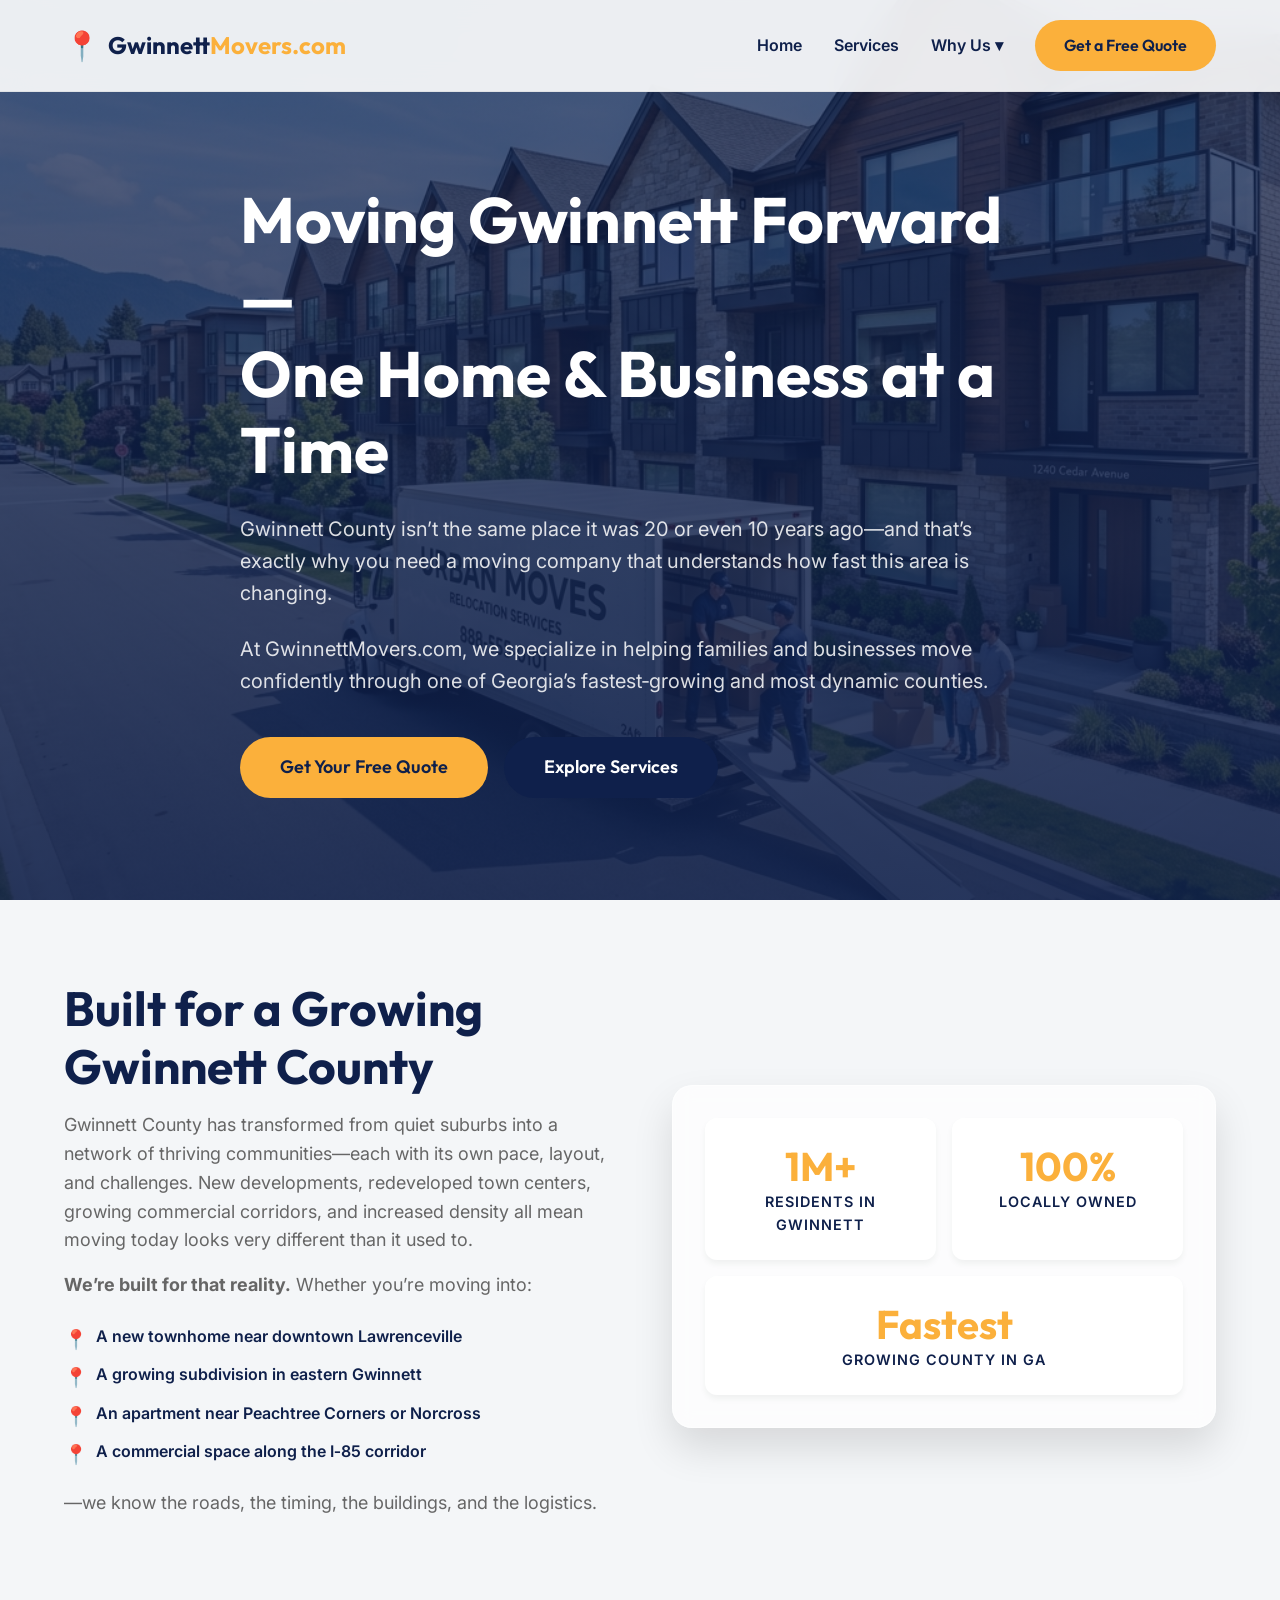
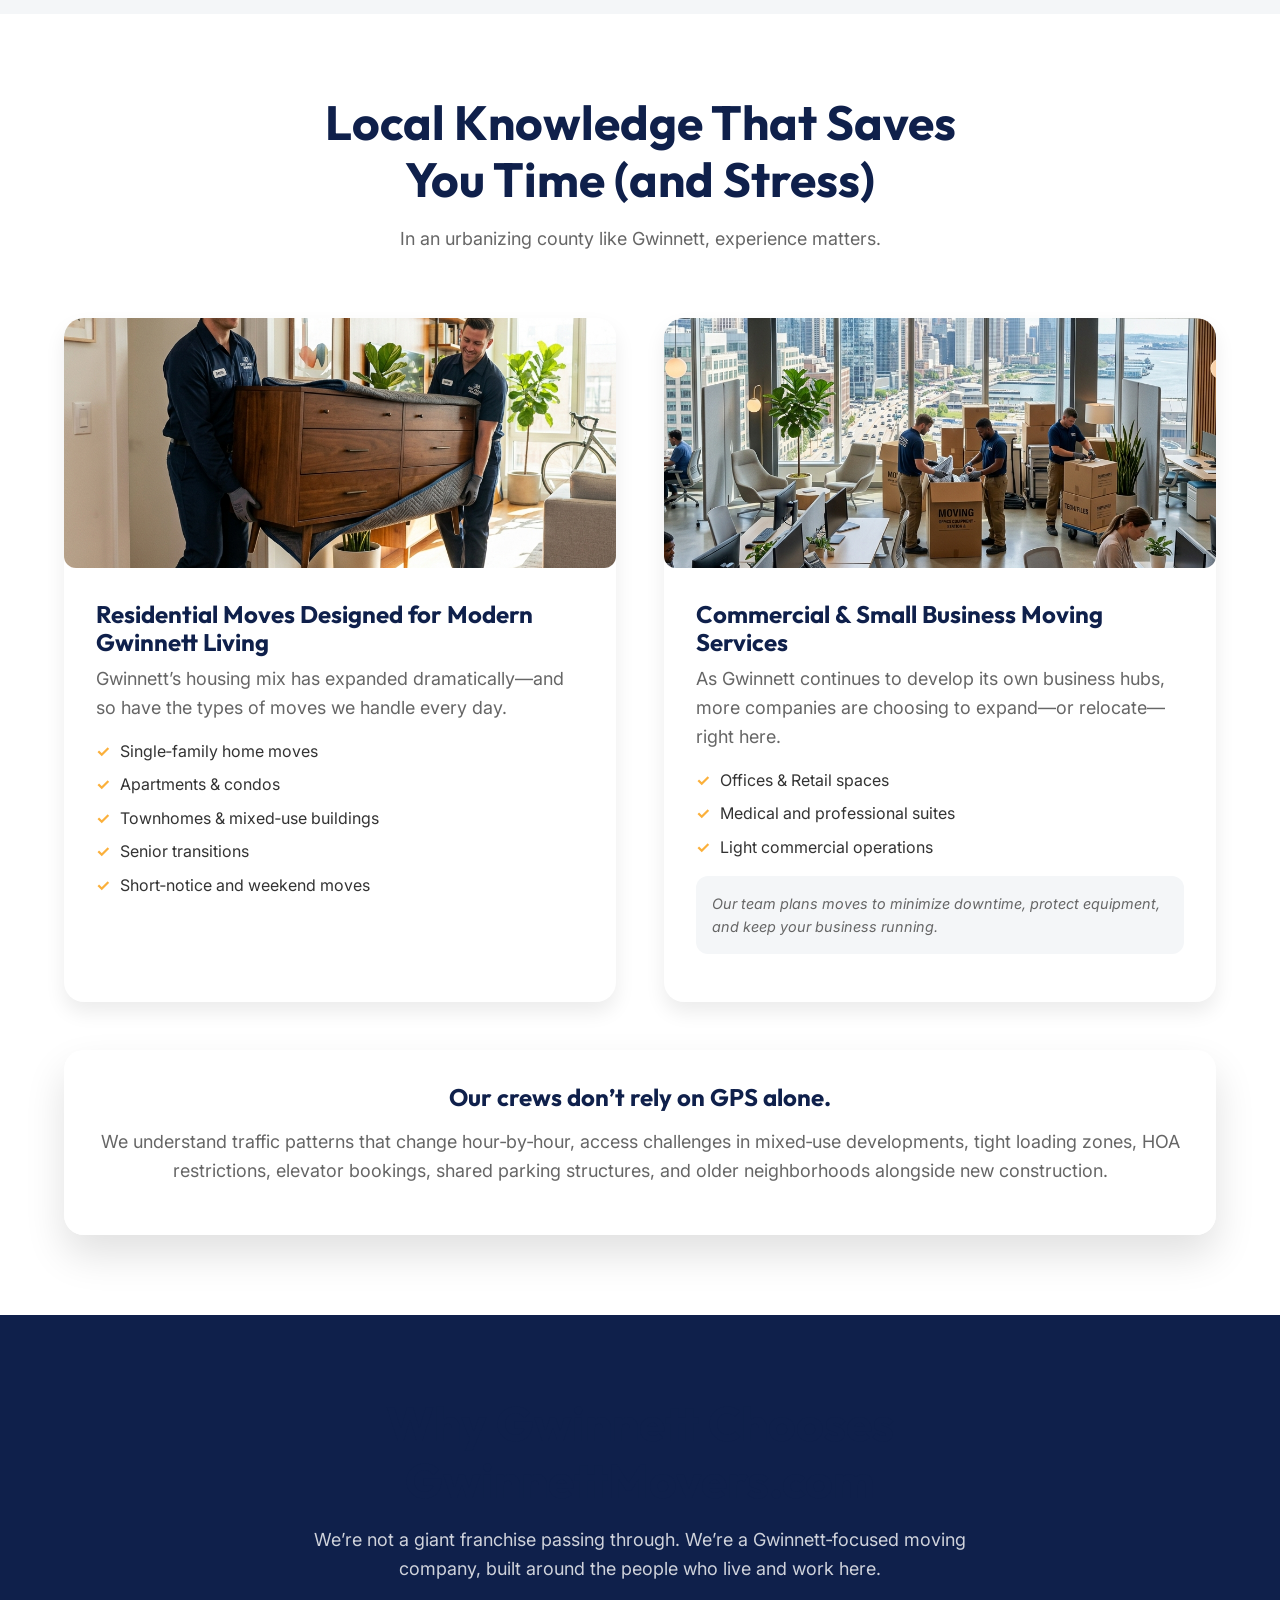
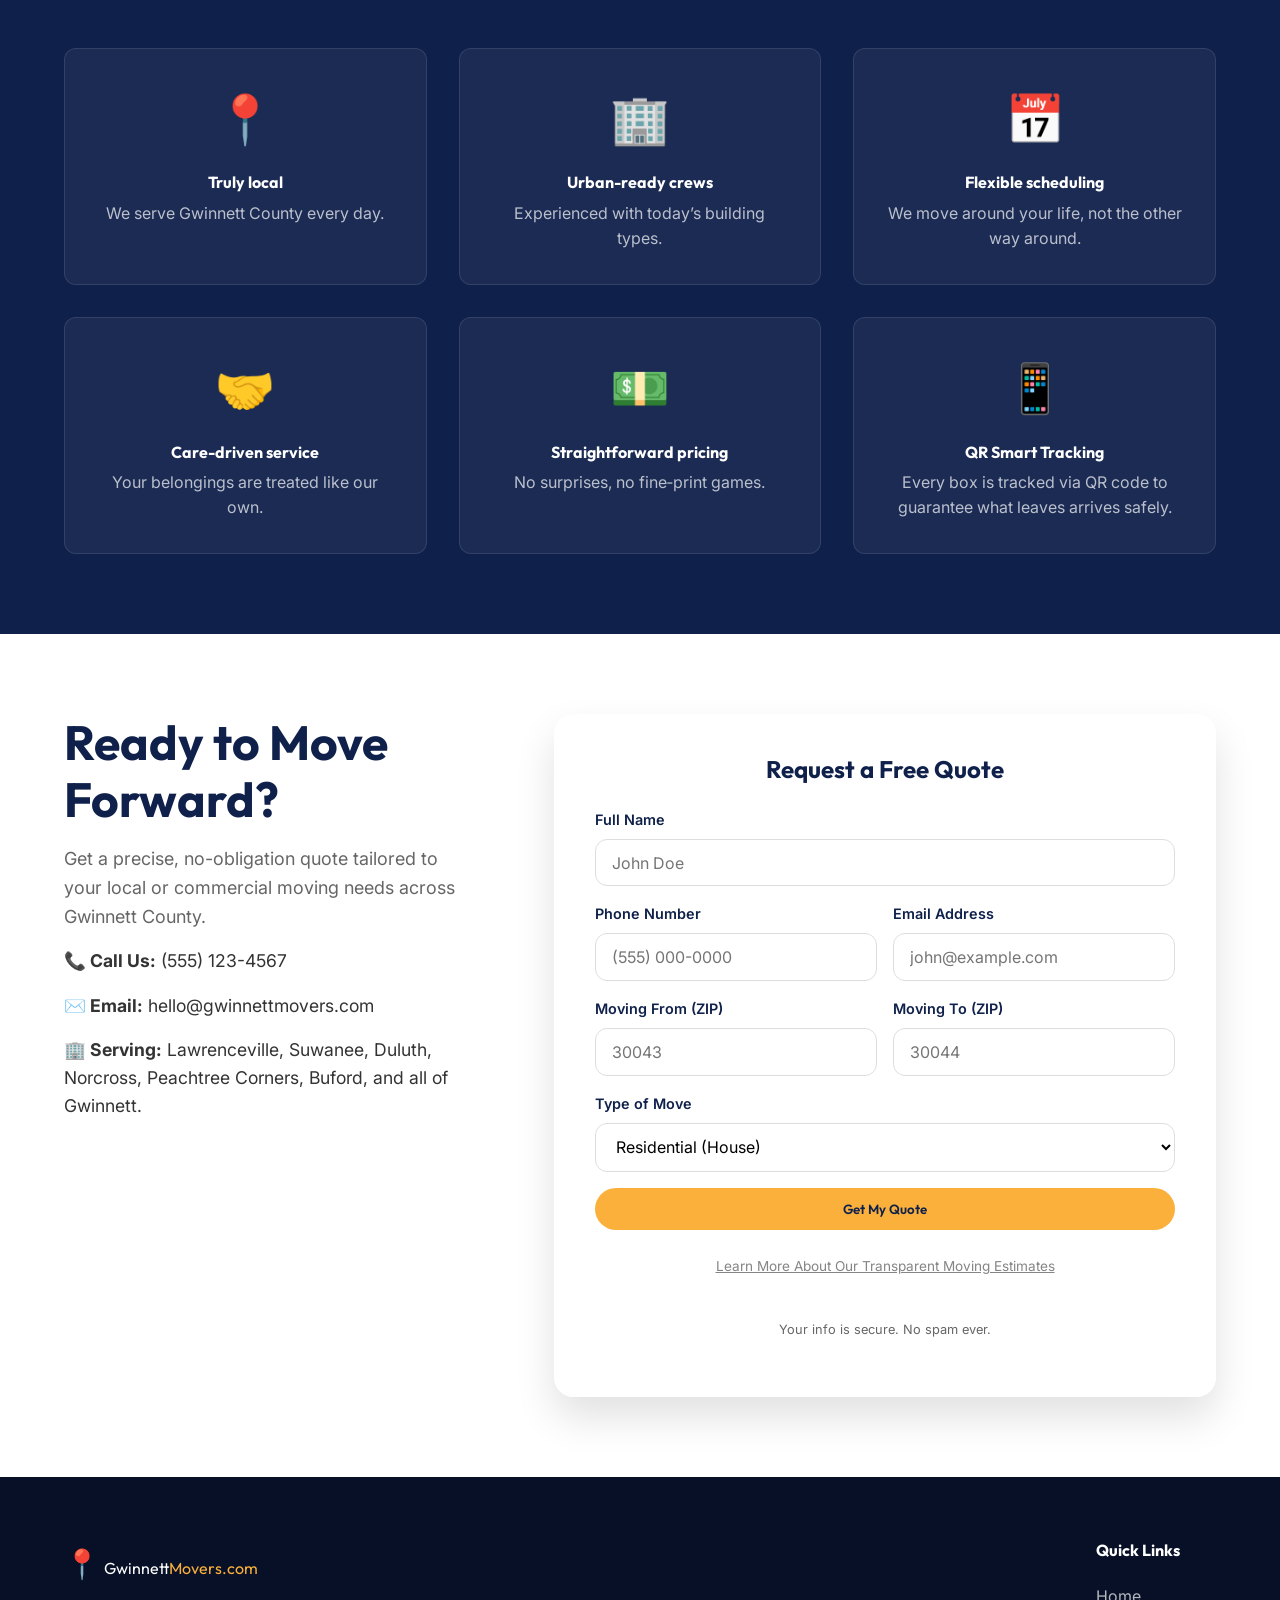
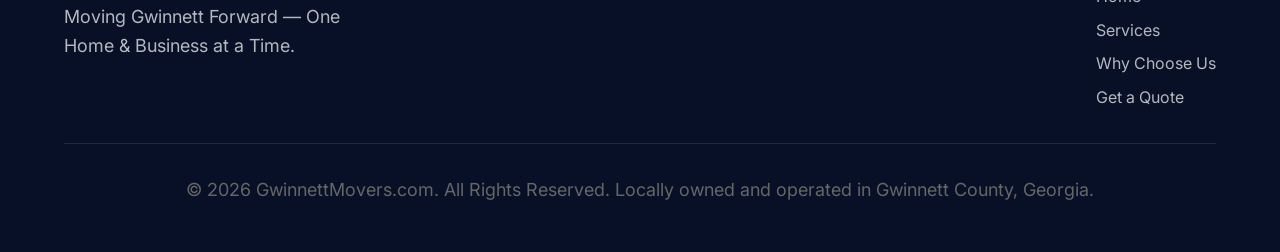
==== index.html @ f72df693 "load" ====
<!DOCTYPE html>
<html lang="en">
<head>
    <meta charset="UTF-8">
    <meta name="viewport" content="width=device-width, initial-scale=1.0">
    <meta name="description" content="GwinnettMovers.com: Relocating homes and businesses in Gwinnett County with ease and local expertise.">
    <title>GwinnettMovers.com | Local & Commercial Moving in Gwinnett County</title>
    <!-- Google Fonts -->
    <link rel="preconnect" href="https://fonts.googleapis.com">
    <link rel="preconnect" href="https://fonts.gstatic.com" crossorigin>
    <link href="https://fonts.googleapis.com/css2?family=Inter:wght@300;400;600;700&family=Outfit:wght@500;700&display=swap" rel="stylesheet">
    <!-- Main Styles -->
    <link rel="stylesheet" href="styles.css">
</head>
<body>

    <!-- Header / Nav -->
    <header class="navbar">
        <div class="container nav-content">
            <a href="#home" class="logo">
                <span class="logo-icon">📍</span> <span class="logo-text">Gwinnett<span>Movers.com</span></span>
            </a>
            <nav class="desktop-nav">
                <a href="#home">Home</a>
                <a href="#services">Services</a>
                <div class="has-dropdown">
                    <a href="#why-us">Why Us ▾</a>
                    <div class="dropdown-menu">
                        <a href="great-moves-start-with-great-estimates.html">Our Moving Estimates</a>
                    </div>
                </div>
                <a href="#contact" class="btn btn-primary">Get a Free Quote</a>
            </nav>
            <div class="mobile-menu-toggle" id="mobileMenuBtn">
                <span></span>
                <span></span>
                <span></span>
            </div>
        </div>
    </header>

    <!-- Mobile Nav -->
    <div class="mobile-nav" id="mobileNav">
        <a href="#home" class="mobile-link">Home</a>
        <a href="#services" class="mobile-link">Services</a>
        <a href="#why-us" class="mobile-link" style="margin-bottom: 0.5rem;">Why Us</a>
        <a href="great-moves-start-with-great-estimates.html" class="mobile-link" style="padding-left: 1.5rem; font-size: 1.1rem; margin-top: -0.5rem; margin-bottom: 1.5rem; font-weight: 500;">↳ Our Moving Estimates</a>
        <a href="#contact" class="btn btn-primary mobile-link">Get a Free Quote</a>
    </div>

    <!-- Hero Section -->
    <section id="home" class="hero fade-in">
        <div class="hero-bg"></div>
        <div class="container hero-content">
            <h1 class="slide-up">Moving Gwinnett Forward —<br> One Home &amp; Business at a Time</h1>
            <p class="slide-up delay-1">Gwinnett County isn’t the same place it was 20 or even 10 years ago—and that’s exactly why you need a moving company that understands how fast this area is changing.</p>
            <p class="slide-up delay-2">At GwinnettMovers.com, we specialize in helping families and businesses move confidently through one of Georgia’s fastest‑growing and most dynamic counties.</p>
            <div class="hero-actions slide-up delay-3">
                <a href="#contact" class="btn btn-primary btn-large shadow-hover">Get Your Free Quote</a>
                <a href="#services" class="btn btn-secondary btn-large">Explore Services</a>
            </div>
        </div>
    </section>

    <!-- Built for Growing Gwinnett -->
    <section class="section bg-light reveal">
        <div class="container split-layout align-center">
            <div class="text-content">
                <h2>Built for a Growing Gwinnett County</h2>
                <p>Gwinnett County has transformed from quiet suburbs into a network of thriving communities—each with its own pace, layout, and challenges. New developments, redeveloped town centers, growing commercial corridors, and increased density all mean moving today looks very different than it used to.</p>
                <p><strong>We’re built for that reality.</strong> Whether you’re moving into:</p>
                <ul class="feature-list">
                    <li>A new townhome near downtown Lawrenceville</li>
                    <li>A growing subdivision in eastern Gwinnett</li>
                    <li>An apartment near Peachtree Corners or Norcross</li>
                    <li>A commercial space along the I‑85 corridor</li>
                </ul>
                <p>—we know the roads, the timing, the buildings, and the logistics.</p>
            </div>
            <div class="image-content glass-card">
                <div class="stat-box">
                    <h3>1M+</h3>
                    <p>Residents in Gwinnett</p>
                </div>
                <div class="stat-box">
                    <h3>100%</h3>
                    <p>Locally Owned</p>
                </div>
                <div class="stat-box full-width">
                    <h3>Fastest</h3>
                    <p>Growing County in GA</p>
                </div>
            </div>
        </div>
    </section>

    <!-- Services / Local Knowledge -->
    <section id="services" class="section reveal">
        <div class="container">
            <div class="text-center section-header">
                <h2 class="text-blue">Local Knowledge That Saves You Time (and Stress)</h2>
                <p>In an urbanizing county like Gwinnett, experience matters.</p>
            </div>
            
            <div class="services-grid">
                <!-- Service 1 -->
                <div class="service-card shadow-hover">
                    <img src="assets/residential.png" alt="Residential Movers in Gwinnett" class="service-img">
                    <div class="service-body">
                        <h3>Residential Moves Designed for Modern Gwinnett Living</h3>
                        <p>Gwinnett’s housing mix has expanded dramatically—and so have the types of moves we handle every day.</p>
                        <ul class="check-list">
                            <li>Single‑family home moves</li>
                            <li>Apartments & condos</li>
                            <li>Townhomes & mixed‑use buildings</li>
                            <li>Senior transitions</li>
                            <li>Short‑notice and weekend moves</li>
                        </ul>
                    </div>
                </div>

                <!-- Service 2 -->
                <div class="service-card shadow-hover">
                    <img src="assets/commercial.png" alt="Commercial Movers in Gwinnett" class="service-img">
                    <div class="service-body">
                        <h3>Commercial & Small Business Moving Services</h3>
                        <p>As Gwinnett continues to develop its own business hubs, more companies are choosing to expand—or relocate—right here.</p>
                        <ul class="check-list">
                            <li>Offices & Retail spaces</li>
                            <li>Medical and professional suites</li>
                            <li>Light commercial operations</li>
                        </ul>
                        <p class="service-note">Our team plans moves to minimize downtime, protect equipment, and keep your business running.</p>
                    </div>
                </div>
            </div>

            <div class="info-box glass-card mt-lg">
                <h4>Our crews don’t rely on GPS alone.</h4>
                <p>We understand traffic patterns that change hour‑by‑hour, access challenges in mixed‑use developments, tight loading zones, HOA restrictions, elevator bookings, shared parking structures, and older neighborhoods alongside new construction.</p>
            </div>
        </div>
    </section>

    <!-- Why Choose Us -->
    <section id="why-us" class="section bg-blue text-white reveal">
        <div class="container">
            <div class="text-center section-header">
                <h2>Why Gwinnett Chooses GwinnettMovers.com</h2>
                <p class="text-light">We’re not a giant franchise passing through. We’re a Gwinnett‑focused moving company, built around the people who live and work here.</p>
            </div>
            <div class="grid-3">
                <div class="perk-card">
                    <div class="perk-icon">📍</div>
                    <h4>Truly local</h4>
                    <p>We serve Gwinnett County every day.</p>
                </div>
                <div class="perk-card">
                    <div class="perk-icon">🏢</div>
                    <h4>Urban-ready crews</h4>
                    <p>Experienced with today’s building types.</p>
                </div>
                <div class="perk-card">
                    <div class="perk-icon">📅</div>
                    <h4>Flexible scheduling</h4>
                    <p>We move around your life, not the other way around.</p>
                </div>
                <div class="perk-card">
                    <div class="perk-icon">🤝</div>
                    <h4>Care-driven service</h4>
                    <p>Your belongings are treated like our own.</p>
                </div>
                <div class="perk-card">
                    <div class="perk-icon">💵</div>
                    <h4>Straightforward pricing</h4>
                    <p>No surprises, no fine‑print games.</p>
                </div>
                <div class="perk-card">
                    <div class="perk-icon">📱</div>
                    <h4>QR Smart Tracking</h4>
                    <p>Every box is tracked via QR code to guarantee what leaves arrives safely.</p>
                </div>
            </div>
        </div>
    </section>

    <!-- Contact / CTA -->
    <section id="contact" class="section reveal">
        <div class="container split-layout align-start">
            <div class="text-content pr-md">
                <h2 class="text-blue">Ready to Move Forward?</h2>
                <p>Get a precise, no-obligation quote tailored to your local or commercial moving needs across Gwinnett County.</p>
                <div class="contact-details">
                    <p><strong>📞 Call Us:</strong> (555) 123-4567</p>
                    <p><strong>✉️ Email:</strong> hello@gwinnettmovers.com</p>
                    <p><strong>🏢 Serving:</strong> Lawrenceville, Suwanee, Duluth, Norcross, Peachtree Corners, Buford, and all of Gwinnett.</p>
                </div>
            </div>
            <div class="form-wrapper glass-card shadow-lg">
                <h3>Request a Free Quote</h3>
                <form id="quoteForm" class="contact-form">
                    <div class="form-group">
                        <label for="name">Full Name</label>
                        <input type="text" id="name" placeholder="John Doe" required>
                    </div>
                    <div class="form-row">
                        <div class="form-group flex-1">
                            <label for="phone">Phone Number</label>
                            <input type="tel" id="phone" placeholder="(555) 000-0000" required>
                        </div>
                        <div class="form-group flex-1">
                            <label for="email">Email Address</label>
                            <input type="email" id="email" placeholder="john@example.com" required>
                        </div>
                    </div>
                    <div class="form-row">
                        <div class="form-group flex-1">
                            <label for="fromZip">Moving From (ZIP)</label>
                            <input type="text" id="fromZip" placeholder="30043" required>
                        </div>
                        <div class="form-group flex-1">
                            <label for="toZip">Moving To (ZIP)</label>
                            <input type="text" id="toZip" placeholder="30044" required>
                        </div>
                    </div>
                    <div class="form-group">
                        <label for="moveType">Type of Move</label>
                        <select id="moveType">
                            <option>Residential (House)</option>
                            <option>Residential (Apartment/Condo)</option>
                            <option>Commercial/Office</option>
                        </select>
                    </div>
                    <button type="submit" class="btn btn-primary btn-block">Get My Quote</button>
                    <a href="great-moves-start-with-great-estimates.html" style="color: var(--text-muted); opacity: 0.8; font-size: 0.85rem; display: block; margin: 10px 0; text-align: center; text-decoration: underline;">Learn More About Our Transparent Moving Estimates</a>
                    <p class="form-note">Your info is secure. No spam ever.</p>
                </form>
            </div>
        </div>
    </section>

    <!-- Footer -->
    <footer class="footer bg-dark">
        <div class="container footer-content">
            <div class="footer-brand">
                <span class="logo-icon text-gold">📍</span> <span class="logo-text text-white">Gwinnett<span class="text-gold">Movers.com</span></span>
                <p>Moving Gwinnett Forward — One Home & Business at a Time.</p>
            </div>
            <div class="footer-links">
                <h4>Quick Links</h4>
                <a href="#home">Home</a>
                <a href="#services">Services</a>
                <a href="#why-us">Why Choose Us</a>
                <a href="#contact">Get a Quote</a>
            </div>
        </div>
        <div class="footer-bottom">
            <p>&copy; 2026 GwinnettMovers.com. All Rights Reserved. Locally owned and operated in Gwinnett County, Georgia.</p>
        </div>
    </footer>

    <script src="script.js"></script>
</body>
</html>
---- styles.css ----
/* ==================================
   CSS Resets & Variables
   ================================== */
:root {
    --primary: #0f204b;      /* Deep Navy */
    --primary-light: #1d3369;
    --secondary: #fbb03b;    /* Gold/Amber */
    --secondary-hover: #e59929;
    --text-main: #333333;
    --text-muted: #666666;
    --text-light: #f4f6f8;
    --bg-main: #ffffff;
    --bg-light: #f4f6f8;
    --bg-dark: #071026;
    
    --font-heading: 'Outfit', sans-serif;
    --font-body: 'Inter', sans-serif;
    
    --shadow-sm: 0 4px 6px rgba(0,0,0,0.05);
    --shadow-md: 0 10px 20px rgba(0,0,0,0.08);
    --shadow-lg: 0 20px 40px rgba(0,0,0,0.12);
    --shadow-hover: 0 15px 30px rgba(15, 32, 75, 0.15);
    
    --radius-md: 12px;
    --radius-lg: 20px;
    --radius-pill: 50px;
    
    --transition: all 0.3s cubic-bezier(0.25, 0.8, 0.25, 1);
}

* {
    margin: 0;
    padding: 0;
    box-sizing: border-box;
    scroll-behavior: smooth;
}

body {
    font-family: var(--font-body);
    color: var(--text-main);
    background-color: var(--bg-main);
    line-height: 1.6;
    overflow-x: hidden;
}

h1, h2, h3, h4, .logo-text {
    font-family: var(--font-heading);
    color: var(--primary);
    line-height: 1.2;
}

h1 { font-size: clamp(2.5rem, 5vw, 4rem); font-weight: 700; }
h2 { font-size: clamp(2rem, 4vw, 3rem); font-weight: 700; margin-bottom: 1rem; }
h3 { font-size: 1.5rem; font-weight: 700; margin-bottom: 0.5rem; }

p { font-size: 1.125rem; margin-bottom: 1rem; color: var(--text-muted); }

a { text-decoration: none; color: inherit; transition: var(--transition); }

img { max-width: 100%; display: block; border-radius: var(--radius-md); }

/* ==================================
   Utility Classes
   ================================== */
.container {
    width: 90%;
    max-width: 1200px;
    margin: 0 auto;
}

.section { padding: 5rem 0; }
.bg-light { background-color: var(--bg-light); }
.bg-blue { background-color: var(--primary); }
.bg-dark { background-color: var(--bg-dark); }
.text-center { text-align: center; }
.text-white { color: #fff !important; }
.text-light { color: rgba(255,255,255,0.8) !important; }
.text-blue { color: var(--primary) !important; }
.text-gold { color: var(--secondary) !important; }
.mt-lg { margin-top: 3rem; }
.pr-md { padding-right: 2rem; }

.section-header { max-width: 700px; margin: 0 auto 4rem; }

/* Buttons */
.btn {
    display: inline-block;
    padding: 0.8rem 1.8rem;
    border-radius: var(--radius-pill);
    font-weight: 600;
    font-family: var(--font-heading);
    cursor: pointer;
    text-align: center;
    transition: var(--transition);
    border: none;
}

.btn-primary { background: var(--secondary); color: var(--primary); }
.btn-primary:hover { background: var(--secondary-hover); transform: translateY(-2px); box-shadow: var(--shadow-hover); }

.btn-secondary { background: var(--primary); color: #fff; }
.btn-secondary:hover { background: var(--primary-light); transform: translateY(-2px); box-shadow: var(--shadow-hover); }

.btn-large { padding: 1rem 2.5rem; font-size: 1.125rem; }
.btn-block { display: block; width: 100%; }

/* Glassmorphism */
.glass-card {
    background: rgba(255, 255, 255, 0.7);
    backdrop-filter: blur(10px);
    -webkit-backdrop-filter: blur(10px);
    border: 1px solid rgba(255,255,255,0.5);
    border-radius: var(--radius-lg);
    box-shadow: var(--shadow-lg);
}

/* ==================================
   Navigation
   ================================== */
.navbar {
    position: fixed;
    top: 0;
    left: 0;
    width: 100%;
    z-index: 1000;
    padding: 1.25rem 0;
    transition: var(--transition);
    background: rgba(255,255,255,0.9);
    backdrop-filter: blur(15px);
    -webkit-backdrop-filter: blur(15px);
    border-bottom: 1px solid rgba(0,0,0,0.05);
}

.navbar.scrolled {
    padding: 0.8rem 0;
    box-shadow: var(--shadow-sm);
}

.nav-content {
    display: flex;
    justify-content: space-between;
    align-items: center;
}

.logo {
    display: flex;
    align-items: center;
    gap: 0.5rem;
    font-size: 1.5rem;
    font-weight: 700;
}
.logo-icon { font-size: 1.8rem; }
.logo-text span { color: var(--secondary); }

.desktop-nav { display: flex; align-items: center; gap: 2rem; }
.desktop-nav a:not(.btn) { font-weight: 600; color: var(--primary); position: relative; }
.desktop-nav a:not(.btn)::after {
    content: '';
    position: absolute;
    bottom: -5px;
    left: 0;
    width: 0;
    height: 2px;
    background: var(--secondary);
    transition: var(--transition);
}
.desktop-nav a:not(.btn):hover::after { width: 100%; }

/* Dropdown specific */
.has-dropdown {
    position: relative;
    display: flex;
    align-items: center;
}
.dropdown-menu {
    position: absolute;
    top: 100%;
    left: -1rem;
    background: #fff;
    min-width: 250px;
    box-shadow: var(--shadow-lg);
    border-radius: var(--radius-md);
    opacity: 0;
    visibility: hidden;
    transform: translateY(10px);
    transition: var(--transition);
    padding: 1rem 0;
    display: flex;
    flex-direction: column;
}
.has-dropdown:hover .dropdown-menu {
    opacity: 1;
    visibility: visible;
    transform: translateY(0);
}
.dropdown-menu a {
    padding: 0.5rem 1.5rem;
    color: var(--text-main) !important;
    font-weight: 500 !important;
}
.dropdown-menu a:hover {
    background: var(--bg-light);
    color: var(--primary) !important;
}
.desktop-nav .dropdown-menu a::after {
    display: none !important;
}

/* Mobile Nav Toggle */
.mobile-menu-toggle { display: none; flex-direction: column; gap: 5px; cursor: pointer; }
.mobile-menu-toggle span { display: block; width: 25px; height: 3px; background: var(--primary); transition: 0.3s; }

.mobile-nav {
    position: fixed;
    top: 0;
    right: -100%;
    width: 80%;
    height: 100vh;
    background: var(--bg-main);
    z-index: 999;
    display: flex;
    flex-direction: column;
    padding: 6rem 2rem 2rem;
    box-shadow: -5px 0 15px rgba(0,0,0,0.1);
    transition: 0.4s ease-in-out;
}
.mobile-nav.open { right: 0; }
.mobile-link { margin-bottom: 1.5rem; font-size: 1.25rem; font-weight: 600; color: var(--primary); }

/* ==================================
   Hero Section
   ================================== */
.hero {
    position: relative;
    min-height: 100vh;
    display: flex;
    align-items: center;
    padding-top: 80px;
}

.hero-bg {
    position: absolute;
    top: 0; left: 0; width: 100%; height: 100%;
    background: linear-gradient(rgba(15,32,75,0.7), rgba(15,32,75,0.9)), url('assets/hero.png') center/cover no-repeat;
    z-index: -1;
}

.hero-content {
    max-width: 800px;
    color: #fff;
}

.hero-content h1 { color: #fff; margin-bottom: 1.5rem; }
.hero-content p { color: rgba(255,255,255,0.85); font-size: 1.25rem; margin-bottom: 1.5rem; }

.hero-actions { display: flex; gap: 1rem; margin-top: 2.5rem; flex-wrap: wrap; }

/* ==================================
   Layouts & Components
   ================================== */
.split-layout {
    display: grid;
    grid-template-columns: 1fr 1fr;
    gap: 4rem;
}
.align-center { align-items: center; }
.align-start { align-items: flex-start; }

.feature-list {
    list-style: none;
    margin: 1.5rem 0;
}
.feature-list li {
    position: relative;
    padding-left: 2rem;
    margin-bottom: 0.8rem;
    font-weight: 600;
    color: var(--primary);
}
.feature-list li::before {
    content: '📍'; position: absolute; left: 0; top: 0; font-size: 1.2rem;
}

/* Services Grid */
.services-grid {
    display: grid;
    grid-template-columns: 1fr 1fr;
    gap: 3rem;
}
.service-card {
    background: #fff;
    border-radius: var(--radius-lg);
    overflow: hidden;
    box-shadow: var(--shadow-md);
    transition: var(--transition);
}
.service-card:hover { transform: translateY(-5px); box-shadow: var(--shadow-lg); }
.service-img { width: 100%; height: 250px; object-fit: cover; }
.service-body { padding: 2rem; }
.check-list { list-style: none; margin: 1rem 0; }
.check-list li { padding-left: 1.5rem; position: relative; margin-bottom: 0.5rem; }
.check-list li::before { content: '✓'; color: var(--secondary); position: absolute; left: 0; font-weight: bold; }
.service-note { font-size: 0.9rem; font-style: italic; background: var(--bg-light); padding: 1rem; border-radius: var(--radius-md); margin-top: 1rem;}

.info-box { padding: 2rem; text-align: center; }
.info-box h4 { font-size: 1.5rem; margin-bottom: 1rem; }

/* Grid 3 */
.grid-3 { display: grid; grid-template-columns: repeat(auto-fit, minmax(280px, 1fr)); gap: 2rem; margin-top: 3rem; }
.perk-card {
    background: rgba(255,255,255,0.05);
    padding: 2rem;
    border-radius: var(--radius-md);
    border: 1px solid rgba(255,255,255,0.1);
    text-align: center;
    transition: var(--transition);
}
.perk-card:hover { transform: translateY(-5px); background: rgba(255,255,255,0.1); }
.perk-icon { font-size: 3rem; margin-bottom: 1rem; }
.perk-card h4 { color: #fff; margin-bottom: 0.5rem; }
.perk-card p { color: rgba(255,255,255,0.7); font-size: 1rem; margin: 0; }

/* Contact Form */
.form-wrapper { padding: 2.5rem; }
.form-wrapper h3 { margin-bottom: 1.5rem; text-align: center; }
.contact-form { display: flex; flex-direction: column; gap: 1rem; }
.form-group { display: flex; flex-direction: column; gap: 0.5rem; }
.form-row { display: flex; gap: 1rem; }
.flex-1 { flex: 1; }
label { font-weight: 600; font-size: 0.9rem; color: var(--primary); }
input, select {
    padding: 0.8rem 1rem;
    border: 1px solid #ddd;
    border-radius: var(--radius-md);
    font-family: inherit;
    font-size: 1rem;
    transition: var(--transition);
    background: rgba(255,255,255,0.8);
}
input:focus, select:focus { outline: none; border-color: var(--secondary); box-shadow: 0 0 0 3px rgba(251, 176, 59, 0.2); }
.form-note { font-size: 0.8rem; text-align: center; margin-top: 1rem; }

.contact-details p { margin-bottom: 1rem; color: var(--text-main); font-size: 1.1rem; }

/* Stat Box Layout */
.image-content.glass-card {
    display: flex;
    flex-wrap: wrap;
    gap: 1rem;
    padding: 2rem;
    align-content: center;
    justify-content: center;
}
.stat-box {
    background: #fff;
    padding: 1.5rem;
    border-radius: var(--radius-md);
    text-align: center;
    flex: 1 1 45%;
    box-shadow: var(--shadow-sm);
}
.stat-box.full-width { flex: 1 1 100%; }
.stat-box h3 { font-size: 2.5rem; color: var(--secondary); margin-bottom: 0; }
.stat-box p { font-size: 0.9rem; font-weight: 600; margin: 0; color: var(--primary); text-transform: uppercase; letter-spacing: 1px;}

/* ==================================
   Footer
   ================================== */
.footer { padding: 4rem 0 2rem; color: rgba(255,255,255,0.7); }
.footer-content { display: grid; grid-template-columns: auto auto; justify-content: space-between; gap: 2rem; border-bottom: 1px solid rgba(255,255,255,0.1); padding-bottom: 2rem; margin-bottom: 2rem; }
.footer-brand p { margin-top: 1rem; max-width: 300px; color: rgba(255,255,255,0.7); }
.footer-links { display: flex; flex-direction: column; gap: 0.5rem; }
.footer-links h4 { color: #fff; margin-bottom: 1rem; }
.footer-links a:hover { color: var(--secondary); }
.footer-bottom { text-align: center; font-size: 0.9rem; }

/* ==================================
   Animations
   ================================== */
.fade-in { animation: fadeIn 1s ease-in; }
.slide-up { animation: slideUp 0.8s cubic-bezier(0.25, 0.8, 0.25, 1) forwards; opacity: 0; transform: translateY(30px); }
.delay-1 { animation-delay: 0.2s; }
.delay-2 { animation-delay: 0.4s; }
.delay-3 { animation-delay: 0.6s; }

@keyframes fadeIn { from { opacity: 0; } to { opacity: 1; } }
@keyframes slideUp { to { opacity: 1; transform: translateY(0); } }

/* Scroll Reveal Classes added by JS */
.reveal { opacity: 0; transform: translateY(40px); transition: 0.8s cubic-bezier(0.25, 0.8, 0.25, 1); }
.reveal.active { opacity: 1; transform: translateY(0); }

/* ==================================
   Media Queries
   ================================== */
@media (max-width: 900px) {
    .split-layout { grid-template-columns: 1fr; gap: 2rem; }
    .services-grid { grid-template-columns: 1fr; }
    .footer-content { grid-template-columns: 1fr; }
    .pr-md { padding-right: 0; }
}

@media (max-width: 768px) {
    .desktop-nav { display: none; }
    .mobile-menu-toggle { display: flex; }
    
    .hero { padding-top: 100px; padding-bottom: 3rem;}
    .hero-actions { flex-direction: column; }
    .hero-actions .btn { width: 100%; }
    
    .form-row { flex-direction: column; gap: 0; }
    .section { padding: 3rem 0; }
}

/* ==================================
   AI Estimator Styles
   ================================== */
.ai-estimator-box {
    margin: 3rem auto;
    padding: 3rem;
    text-align: center;
    background: #fff;
}
.upload-zone {
    border: 3px dashed rgba(15, 32, 75, 0.2);
    border-radius: var(--radius-lg);
    padding: 3rem 2rem;
    cursor: pointer;
    transition: var(--transition);
    position: relative;
    background: var(--bg-light);
}
.upload-zone:hover, .upload-zone.dragover {
    border-color: var(--secondary);
    background: rgba(251, 176, 59, 0.05);
}
.hidden-input {
    position: absolute;
    top: 0; left: 0; width: 100%; height: 100%;
    opacity: 0; cursor: pointer;
}
.scan-container {
    position: relative;
    width: 100%;
    max-width: 500px;
    margin: 2rem auto;
    border-radius: var(--radius-md);
    overflow: hidden;
    box-shadow: var(--shadow-sm);
}
.scan-container img {
    width: 100%;
    height: auto;
    display: block;
    filter: sepia(0.2) contrast(1.1);
}
.scan-line {
    position: absolute;
    top: 0; left: 0; width: 100%; height: 4px;
    background: var(--secondary);
    box-shadow: 0 0 20px rgba(251, 176, 59, 0.8), 0 0 10px rgba(251, 176, 59, 0.5);
    animation: scan 2s linear infinite;
}
@keyframes scan {
    0% { top: 0; }
    50% { top: 100%; }
    100% { top: 0; }
}
.ai-table {
    width: 100%;
    border-collapse: collapse;
    margin-top: 1.5rem;
    text-align: left;
}
.ai-table th, .ai-table td {
    padding: 1rem;
    border-bottom: 1px solid #eee;
}
.ai-table th {
    background: var(--bg-light);
    color: var(--primary);
    font-weight: 700;
}
.ai-table tbody tr:hover {
    background: rgba(15, 32, 75, 0.02);
}
.ai-table tfoot th {
    font-size: 1.25rem;
    background: transparent;
}
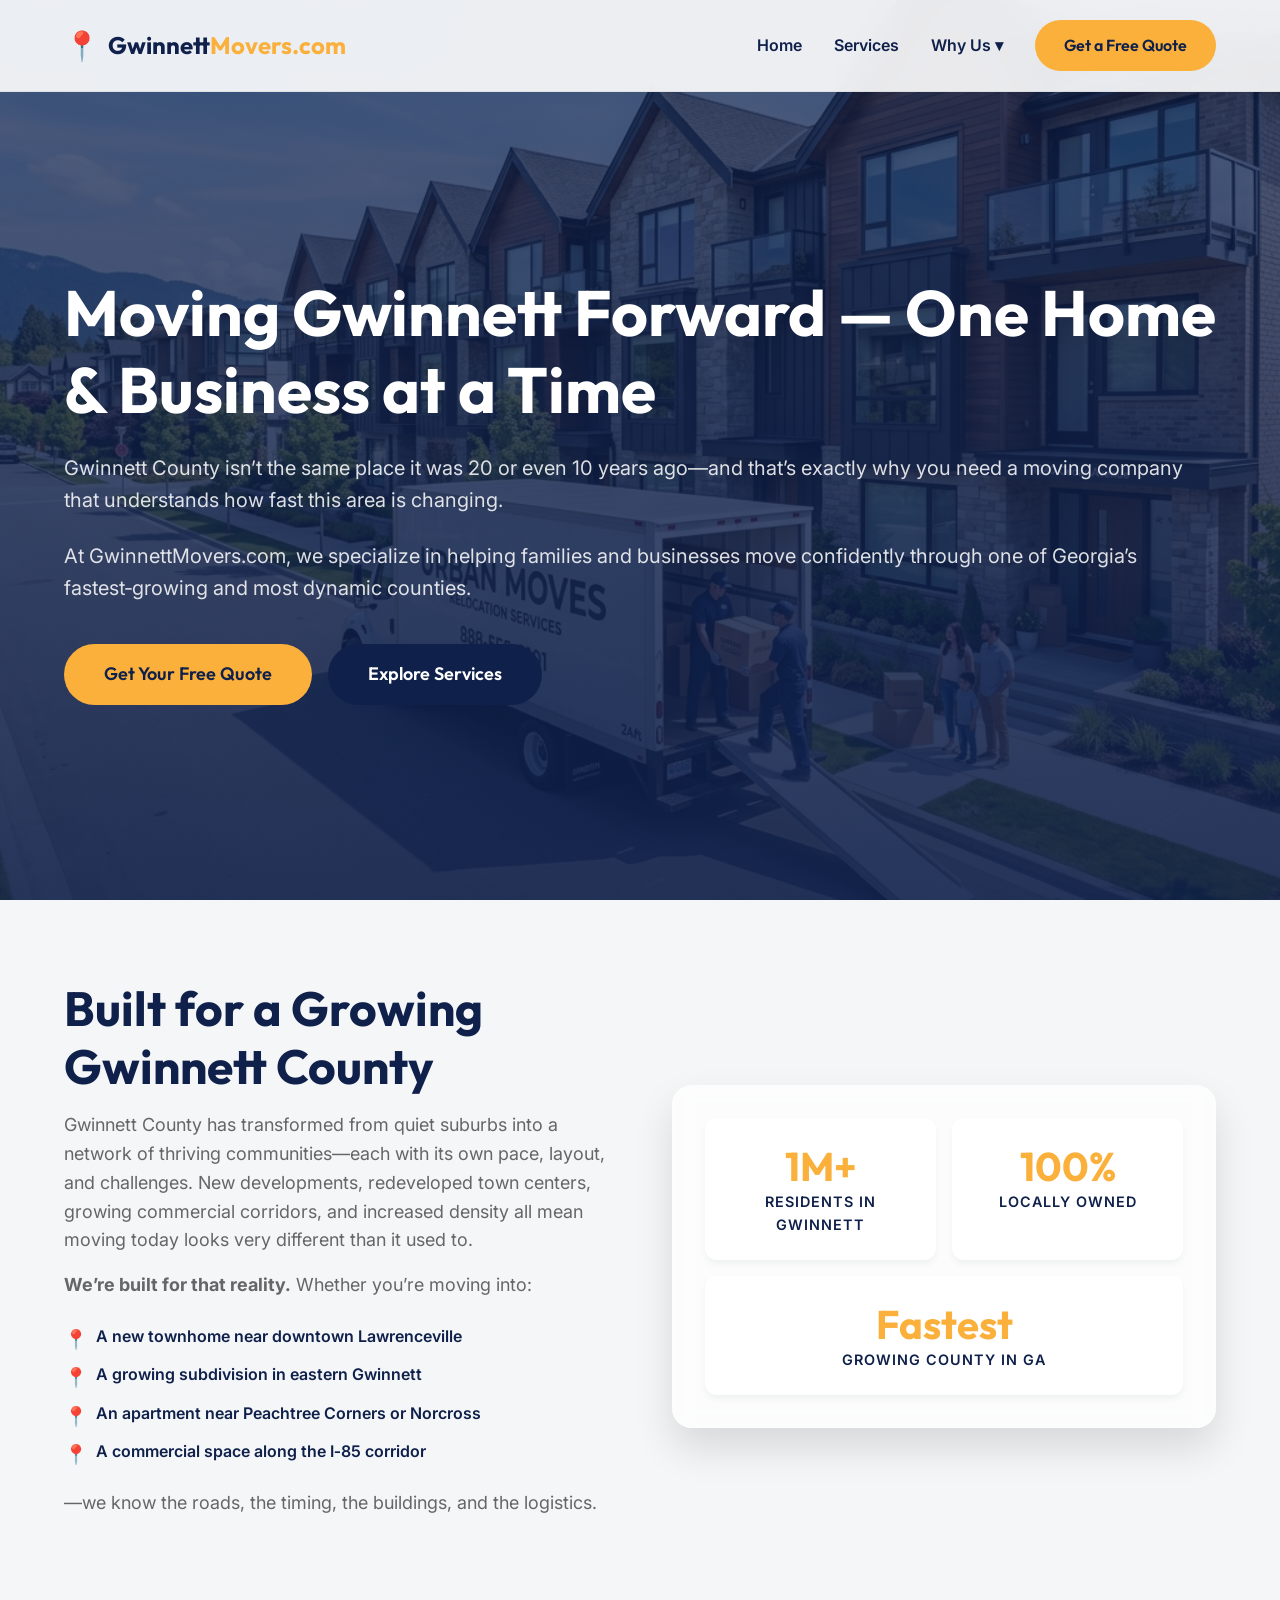
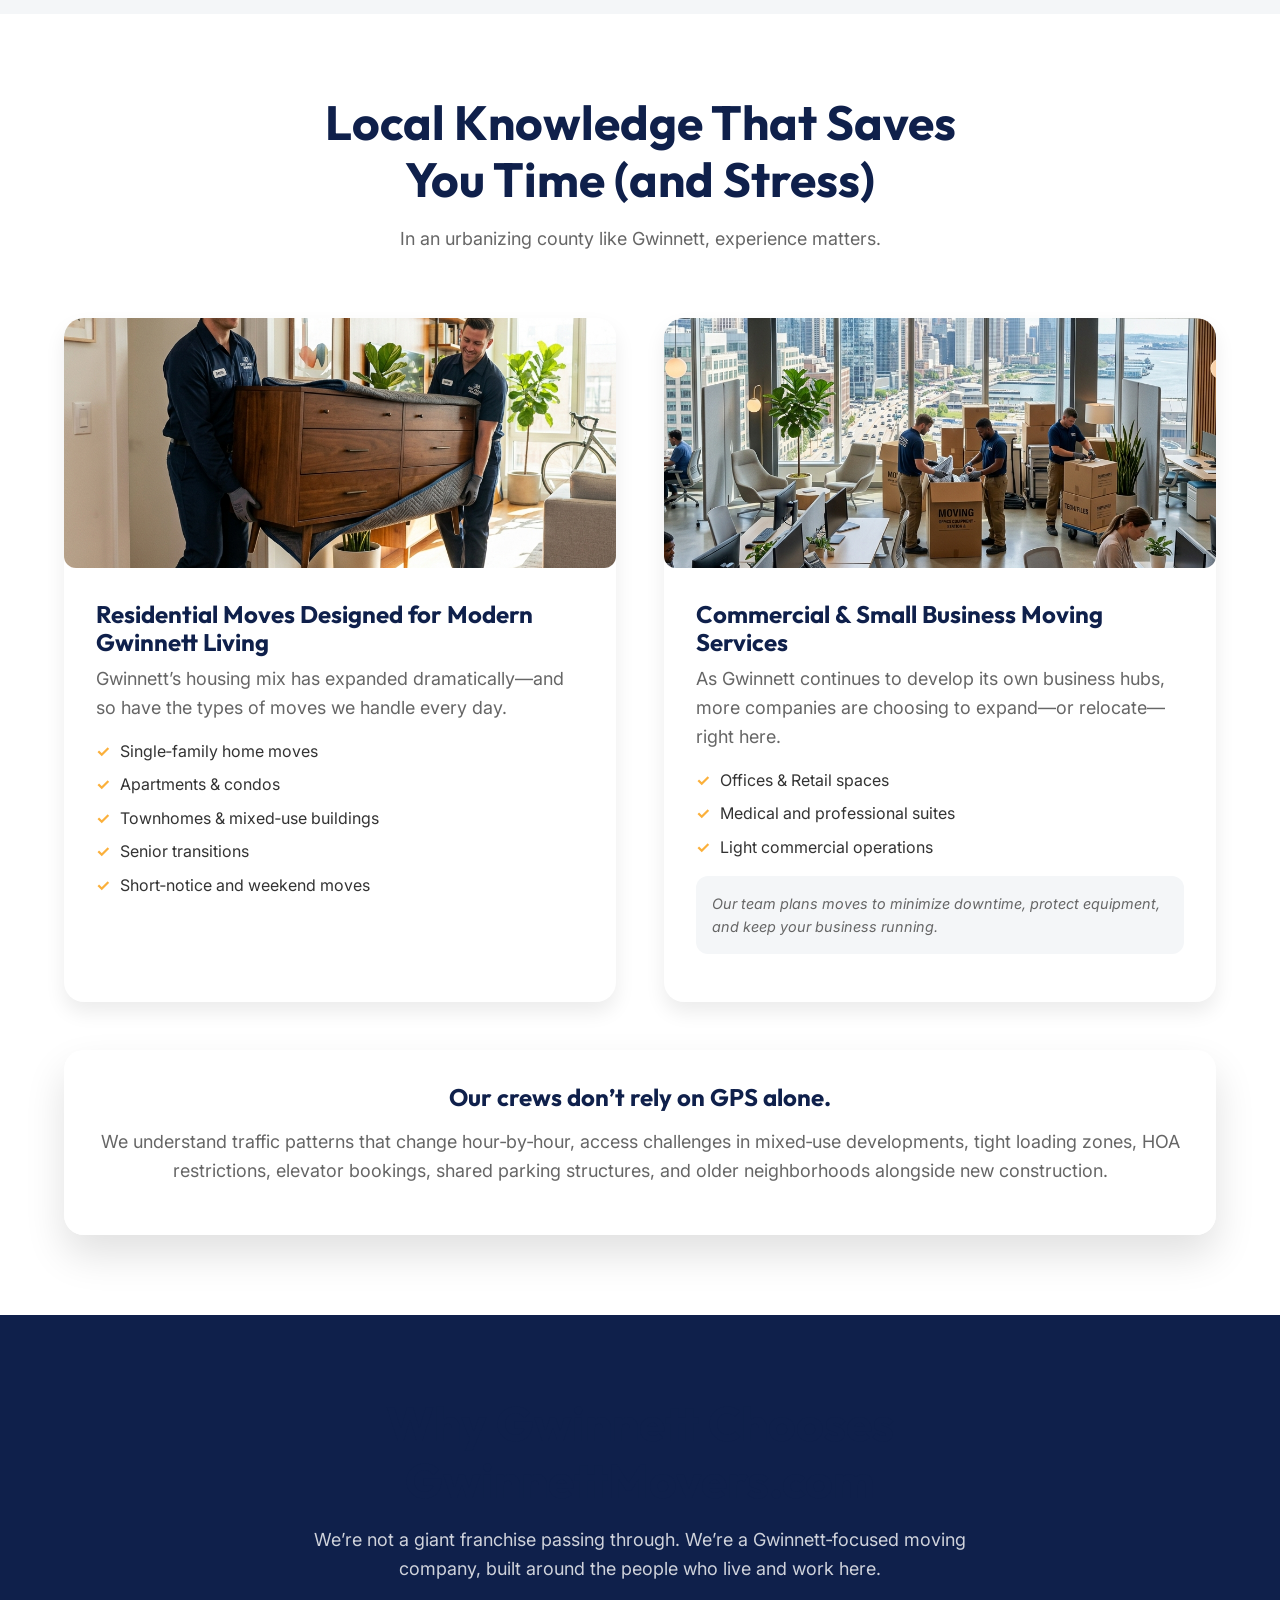
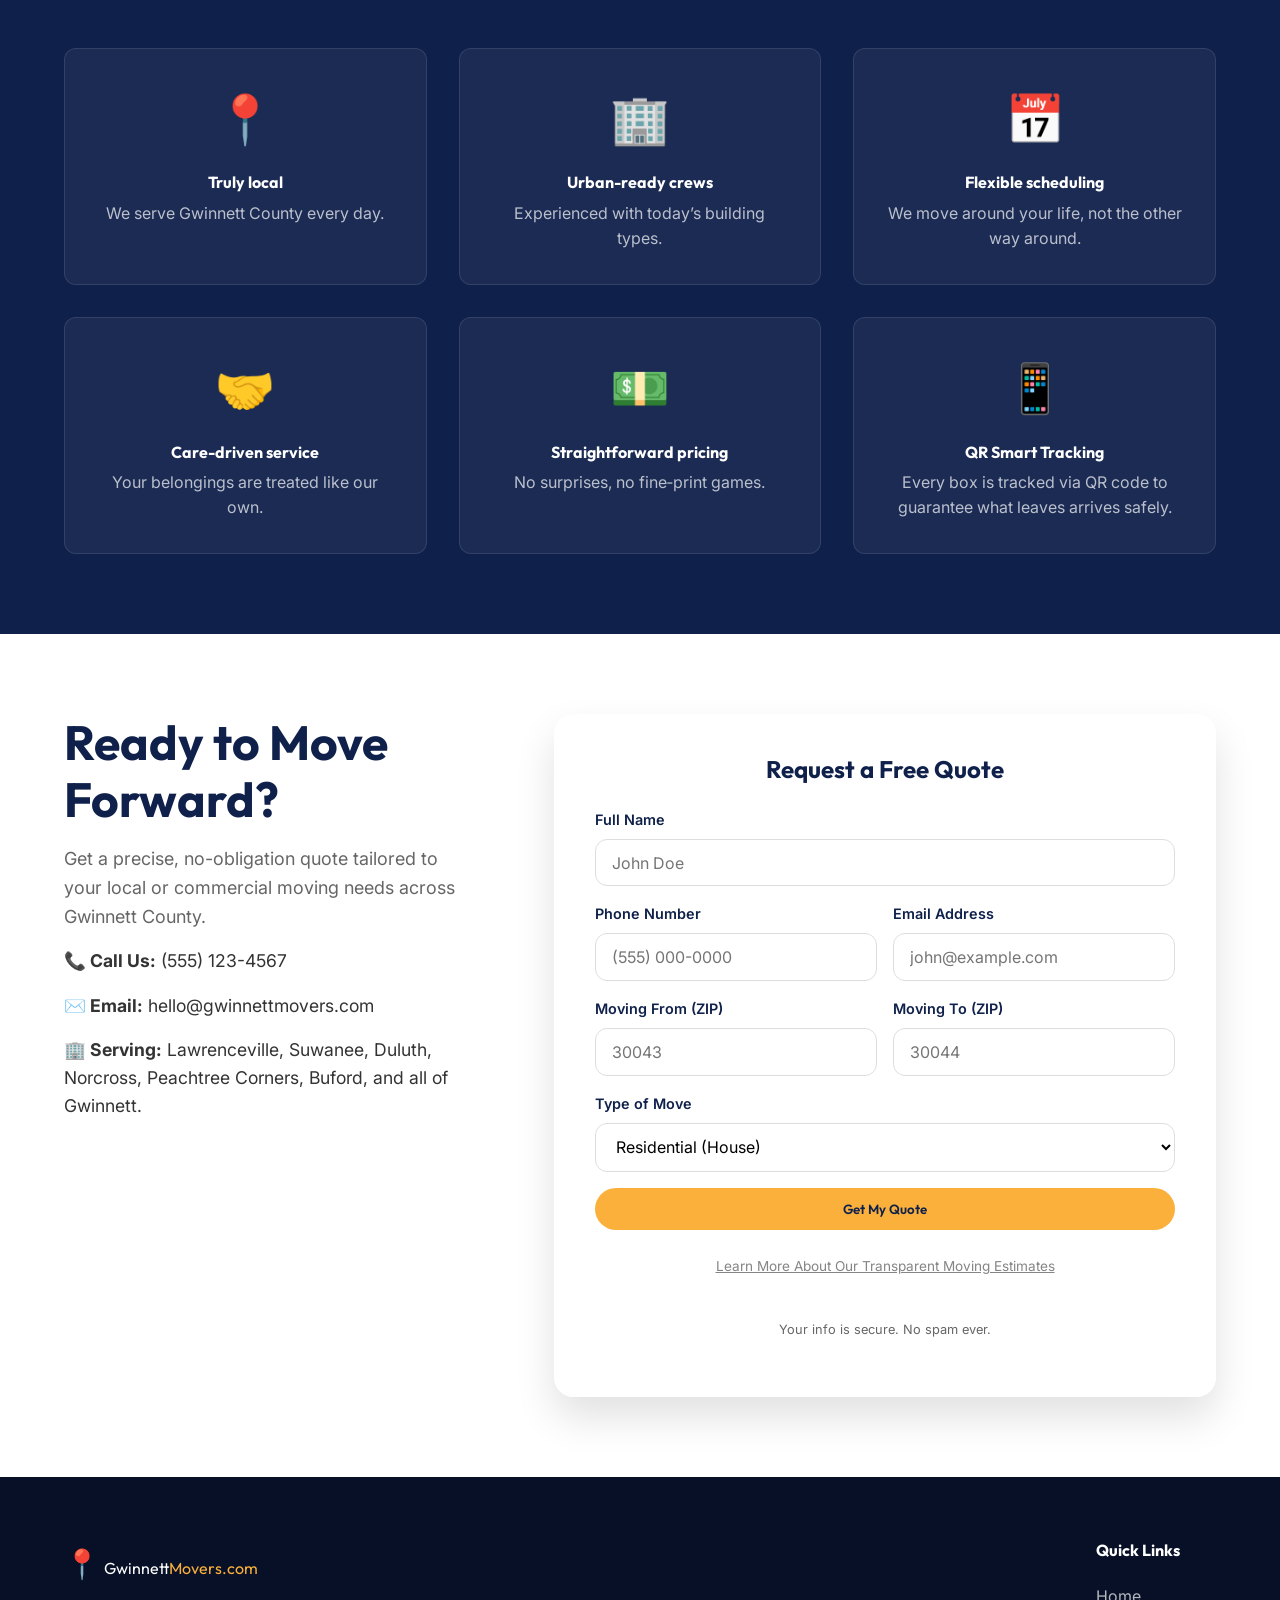
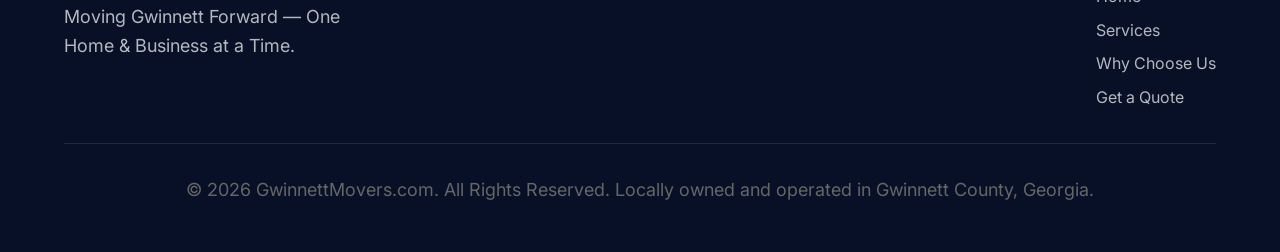
==== commit cca68eec: "Update index.html" ====
--- a/index.html
+++ b/index.html
@@ -52,7 +52,7 @@
     <section id="home" class="hero fade-in">
         <div class="hero-bg"></div>
         <div class="container hero-content">
-            <h1 class="slide-up">Moving Gwinnett Forward —<br> One Home &amp; Business at a Time</h1>
+            <h1 class="slide-up">Moving Gwinnett Forward — One Home &amp; Business at a Time</h1>
             <p class="slide-up delay-1">Gwinnett County isn’t the same place it was 20 or even 10 years ago—and that’s exactly why you need a moving company that understands how fast this area is changing.</p>
             <p class="slide-up delay-2">At GwinnettMovers.com, we specialize in helping families and businesses move confidently through one of Georgia’s fastest‑growing and most dynamic counties.</p>
             <div class="hero-actions slide-up delay-3">
--- a/styles.css
+++ b/styles.css
@@ -246,7 +246,7 @@
 }
 
 .hero-content {
-    max-width: 800px;
+    max-width: 100%;
     color: #fff;
 }
 
